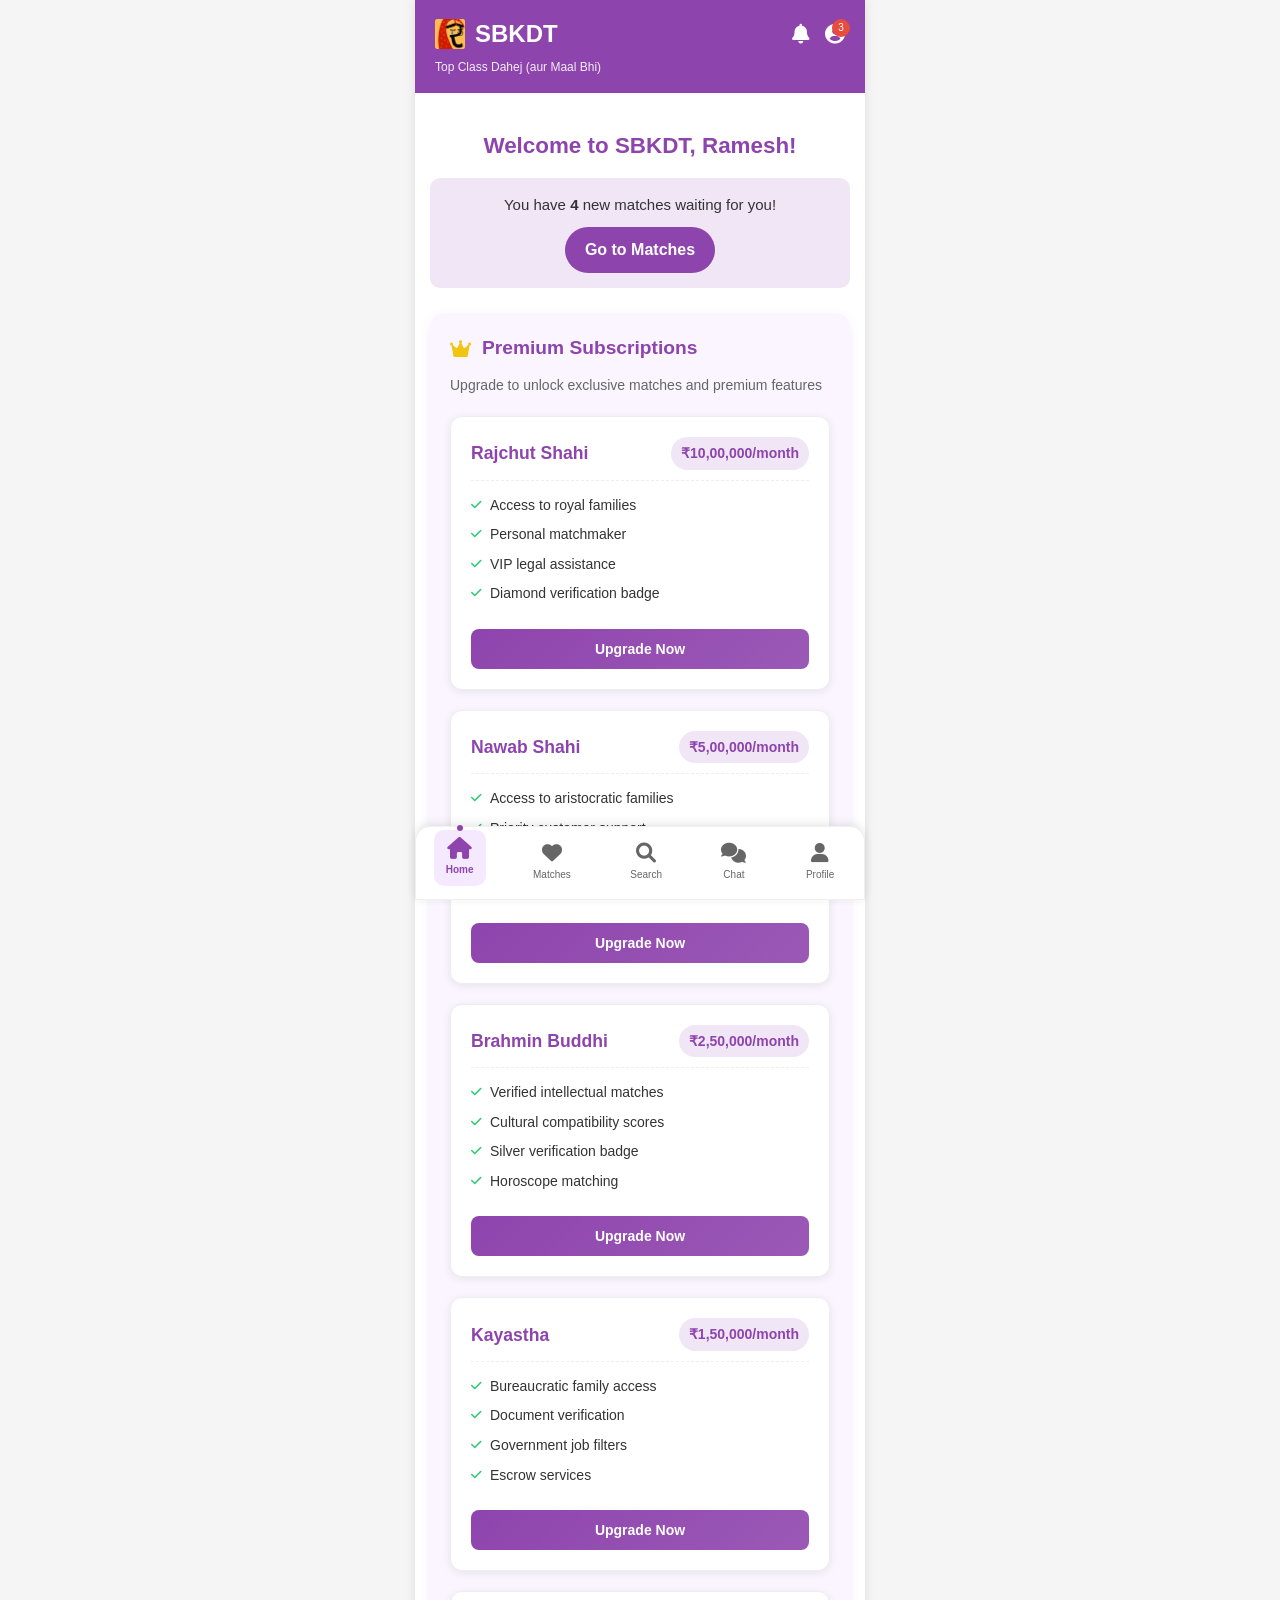
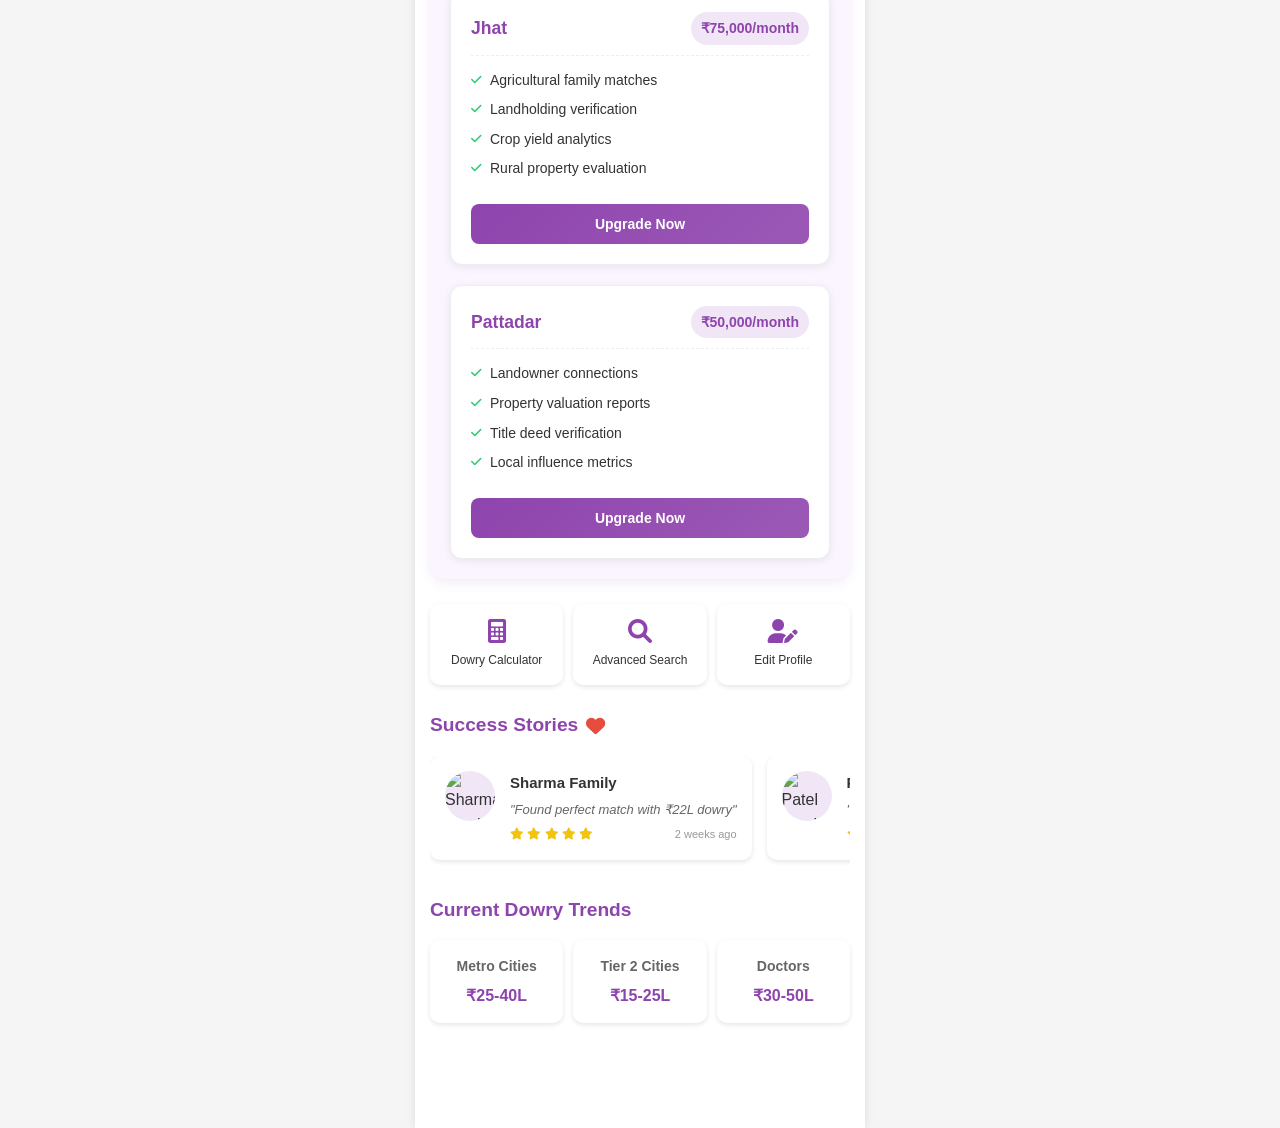
==== sbkdt/index.html @ b9218d4a "Add files via upload" ====
<!DOCTYPE html>
<html lang="en">
<head>
    <meta charset="UTF-8">
    <meta name="viewport" content="width=device-width, initial-scale=1.0">
    <title>SBKDT - Home</title>
    <link rel="stylesheet" href="css/styles.css">
    <link rel="stylesheet" href="https://cdnjs.cloudflare.com/ajax/libs/font-awesome/6.0.0-beta3/css/all.min.css">
</head>
<body>
    <div class="app-container">
        <header class="app-header">
            <div class="header-content">
                <div class="logo-container">
                    <img src="images/icon.png" alt="SBKDT Logo" class="app-logo">
                    <h1>SBKDT</h1>
                </div>
                <div class="header-icons">
                    <i class="fas fa-bell"></i>
                    <span class="notification-badge">3</span>
                    <i class="fas fa-user-circle"></i>
                </div>
            </div>
            <p class="tagline">Top Class Dahej (aur Maal Bhi)</p>
        </header>

        <main class="app-main">
            <section class="screen active">
                <div class="welcome-banner">
                    <h2>Welcome to SBKDT, <span id="username">Ramesh</span>!</h2>
                    <div class="matches-notification">
                        <p>You have <strong id="match-count">4</strong> new matches waiting for you!</p>
                        <a href="matches.html" class="btn-primary">Go to Matches</a>
                    </div>
                </div>
                
                <div class="premium-section">
                    <h3><i class="fas fa-crown"></i> Premium Subscriptions</h3>
                    <p class="section-description">Upgrade to unlock exclusive matches and premium features</p>
                    
                    <div class="premium-tiers">
                        <!-- Tier 1 -->
                        <div class="tier-card">
                            <div class="tier-header">
                                <h4>Rajchut Shahi</h4>
                                <div class="tier-price">₹10,00,000/month</div>
                            </div>
                            <ul class="tier-benefits">
                                <li><i class="fas fa-check"></i> Access to royal families</li>
                                <li><i class="fas fa-check"></i> Personal matchmaker</li>
                                <li><i class="fas fa-check"></i> VIP legal assistance</li>
                                <li><i class="fas fa-check"></i> Diamond verification badge</li>
                            </ul>
                            <button class="btn-upgrade">Upgrade Now</button>
                        </div>

                        <!-- Tier 2 -->
                        <div class="tier-card">
                            <div class="tier-header">
                                <h4>Nawab Shahi</h4>
                                <div class="tier-price">₹5,00,000/month</div>
                            </div>
                            <ul class="tier-benefits">
                                <li><i class="fas fa-check"></i> Access to aristocratic families</li>
                                <li><i class="fas fa-check"></i> Priority customer support</li>
                                <li><i class="fas fa-check"></i> Gold verification badge</li>
                                <li><i class="fas fa-check"></i> Advanced dowry analytics</li>
                            </ul>
                            <button class="btn-upgrade">Upgrade Now</button>
                        </div>

                        <!-- Tier 3 -->
                        <div class="tier-card">
                            <div class="tier-header">
                                <h4>Brahmin Buddhi</h4>
                                <div class="tier-price">₹2,50,000/month</div>
                            </div>
                            <ul class="tier-benefits">
                                <li><i class="fas fa-check"></i> Verified intellectual matches</li>
                                <li><i class="fas fa-check"></i> Cultural compatibility scores</li>
                                <li><i class="fas fa-check"></i> Silver verification badge</li>
                                <li><i class="fas fa-check"></i> Horoscope matching</li>
                            </ul>
                            <button class="btn-upgrade">Upgrade Now</button>
                        </div>

                        <!-- Tier 4 -->
                        <div class="tier-card">
                            <div class="tier-header">
                                <h4>Kayastha</h4>
                                <div class="tier-price">₹1,50,000/month</div>
                            </div>
                            <ul class="tier-benefits">
                                <li><i class="fas fa-check"></i> Bureaucratic family access</li>
                                <li><i class="fas fa-check"></i> Document verification</li>
                                <li><i class="fas fa-check"></i> Government job filters</li>
                                <li><i class="fas fa-check"></i> Escrow services</li>
                            </ul>
                            <button class="btn-upgrade">Upgrade Now</button>
                        </div>

                        <!-- Tier 5 -->
                        <div class="tier-card">
                            <div class="tier-header">
                                <h4>Jhat</h4>
                                <div class="tier-price">₹75,000/month</div>
                            </div>
                            <ul class="tier-benefits">
                                <li><i class="fas fa-check"></i> Agricultural family matches</li>
                                <li><i class="fas fa-check"></i> Landholding verification</li>
                                <li><i class="fas fa-check"></i> Crop yield analytics</li>
                                <li><i class="fas fa-check"></i> Rural property evaluation</li>
                            </ul>
                            <button class="btn-upgrade">Upgrade Now</button>
                        </div>

                        <!-- Tier 6 -->
                        <div class="tier-card">
                            <div class="tier-header">
                                <h4>Pattadar</h4>
                                <div class="tier-price">₹50,000/month</div>
                            </div>
                            <ul class="tier-benefits">
                                <li><i class="fas fa-check"></i> Landowner connections</li>
                                <li><i class="fas fa-check"></i> Property valuation reports</li>
                                <li><i class="fas fa-check"></i> Title deed verification</li>
                                <li><i class="fas fa-check"></i> Local influence metrics</li>
                            </ul>
                            <button class="btn-upgrade">Upgrade Now</button>
                        </div>
                    </div>
                </div>
                
                <div class="quick-actions">
                    <a href="calculator.html" class="quick-action">
                        <i class="fas fa-calculator"></i>
                        <span>Dowry Calculator</span>
                    </a>
                    <a href="search.html" class="quick-action">
                        <i class="fas fa-search"></i>
                        <span>Advanced Search</span>
                    </a>
                    <a href="profile.html" class="quick-action">
                        <i class="fas fa-user-edit"></i>
                        <span>Edit Profile</span>
                    </a>
                </div>
                
                <div class="satisfied-customers">
                    <h3>Success Stories <i class="fas fa-heart"></i></h3>
                    <div class="customers-scroll">
                        <div class="customer-card">
                            <div class="customer-avatar">
                                <img src="images/profile-placeholder.png" alt="Sharma Family">
                            </div>
                            <div class="customer-info">
                                <h4>Sharma Family</h4>
                                <p>"Found perfect match with ₹22L dowry"</p>
                                <div class="customer-meta">
                                    <div class="rating">
                                        <i class="fas fa-star"></i>
                                        <i class="fas fa-star"></i>
                                        <i class="fas fa-star"></i>
                                        <i class="fas fa-star"></i>
                                        <i class="fas fa-star"></i>
                                    </div>
                                    <span class="date">2 weeks ago</span>
                                </div>
                            </div>
                        </div>
                        <div class="customer-card">
                            <div class="customer-avatar">
                                <img src="images/profile-placeholder.png" alt="Patel Family">
                            </div>
                            <div class="customer-info">
                                <h4>Patel Family</h4>
                                <p>"Smooth negotiation process"</p>
                                <div class="customer-meta">
                                    <div class="rating">
                                        <i class="fas fa-star"></i>
                                        <i class="fas fa-star"></i>
                                        <i class="fas fa-star"></i>
                                        <i class="fas fa-star"></i>
                                        <i class="fas fa-star-half-alt"></i>
                                    </div>
                                    <span class="date">1 month ago</span>
                                </div>
                            </div>
                        </div>
                        <div class="customer-card">
                            <div class="customer-avatar">
                                <img src="images/profile-placeholder.png" alt="Gupta Family">
                            </div>
                            <div class="customer-info">
                                <h4>Gupta Family</h4>
                                <p>"Legal protection was excellent"</p>
                                <div class="customer-meta">
                                    <div class="rating">
                                        <i class="fas fa-star"></i>
                                        <i class="fas fa-star"></i>
                                        <i class="fas fa-star"></i>
                                        <i class="fas fa-star"></i>
                                        <i class="fas fa-star"></i>
                                    </div>
                                    <span class="date">3 weeks ago</span>
                                </div>
                            </div>
                        </div>
                    </div>
                </div>
                
                <div class="dowry-trends">
                    <h3>Current Dowry Trends</h3>
                    <div class="trends-container">
                        <div class="trend-card">
                            <h4>Metro Cities</h4>
                            <p>₹25-40L</p>
                        </div>
                        <div class="trend-card">
                            <h4>Tier 2 Cities</h4>
                            <p>₹15-25L</p>
                        </div>
                        <div class="trend-card">
                            <h4>Doctors</h4>
                            <p>₹30-50L</p>
                        </div>
                    </div>
                </div>
            </section>
        </main>

        <nav class="bottom-nav">
            <a href="index.html" class="nav-item active">
                <i class="fas fa-home"></i>
                <span>Home</span>
            </a>
            <a href="matches.html" class="nav-item">
                <i class="fas fa-heart"></i>
                <span>Matches</span>
            </a>
            <a href="search.html" class="nav-item">
                <i class="fas fa-search"></i>
                <span>Search</span>
            </a>
            <a href="chat.html" class="nav-item">
                <i class="fas fa-comments"></i>
                <span>Chat</span>
            </a>
            <a href="profile.html" class="nav-item">
                <i class="fas fa-user"></i>
                <span>Profile</span>
            </a>
        </nav>
    </div>

    <script src="js/common.js"></script>
    <script>
        // Load user data
        document.addEventListener('DOMContentLoaded', function() {
            const userData = JSON.parse(localStorage.getItem('userData')) || {};
            if (userData.name) {
                document.getElementById('username').textContent = userData.name;
            }
            
            // Setup upgrade buttons
            document.querySelectorAll('.btn-upgrade').forEach(btn => {
                btn.addEventListener('click', function() {
                    const tierName = this.closest('.tier-card').querySelector('h4').textContent;
                    showToast(`Selected ${tierName} plan`, 'success');
                });
            });
        });
    </script>
</body>
</html>
---- sbkdt/css/styles.css ----
/* ===== BASE STYLES ===== */
* {
    margin: 0;
    padding: 0;
    box-sizing: border-box;
    font-family: 'Segoe UI', Tahoma, Geneva, Verdana, sans-serif;
}

body {
    background-color: #f5f5f5;
    color: #333;
    line-height: 1.6;
}

.app-container {
    max-width: 450px;
    margin: 0 auto;
    background-color: white;
    min-height: 100vh;
    position: relative;
    box-shadow: 0 0 10px rgba(0, 0, 0, 0.1);
    overflow-x: hidden;
}

/* ===== HEADER STYLES ===== */
.app-header {
    background-color: #8e44ad;
    color: white;
    padding: 15px 20px;
    position: sticky;
    top: 0;
    z-index: 100;
}

.header-content {
    display: flex;
    justify-content: space-between;
    align-items: center;
}

.logo-container {
    display: flex;
    align-items: center;
}

.app-logo {
    width: 30px;
    height: 30px;
    margin-right: 10px;
}

.header-content h1 {
    font-size: 24px;
    font-weight: 700;
}

.header-icons {
    display: flex;
    align-items: center;
    position: relative;
}

.header-icons i {
    font-size: 20px;
    margin-left: 15px;
    cursor: pointer;
}

.notification-badge {
    position: absolute;
    top: -5px;
    right: -5px;
    background-color: #e74c3c;
    color: white;
    border-radius: 50%;
    width: 18px;
    height: 18px;
    font-size: 10px;
    display: flex;
    align-items: center;
    justify-content: center;
}

.tagline {
    font-size: 12px;
    margin-top: 5px;
    opacity: 0.9;
}

/* ===== MAIN CONTENT STYLES ===== */
.app-main {
    padding: 15px;
    padding-bottom: 80px;
}

.screen {
    display: none;
}

.screen.active {
    display: block;
}

/* ===== HOME PAGE COMPONENTS ===== */
.welcome-banner {
    text-align: center;
    margin: 20px 0;
}

.welcome-banner h2 {
    color: #8e44ad;
    margin-bottom: 15px;
    font-size: 1.4rem;
}

.matches-notification {
    background-color: #f0e6f6;
    padding: 15px;
    border-radius: 10px;
    margin: 15px 0;
    text-align: center;
}

.matches-notification p {
    margin-bottom: 10px;
    font-size: 15px;
}

.btn-primary {
    padding: 10px 20px;
    background-color: #8e44ad;
    color: white;
    border: none;
    border-radius: 25px;
    font-weight: 600;
    cursor: pointer;
    text-decoration: none;
    display: inline-block;
    transition: all 0.3s;
}

.btn-primary:hover {
    background-color: #732d91;
    transform: translateY(-2px);
    box-shadow: 0 4px 8px rgba(0, 0, 0, 0.1);
}

/* ===== PREMIUM TIERS SECTION ===== */
.premium-section {
    margin: 25px 0;
    background-color: #faf5ff;
    padding: 20px;
    border-radius: 15px;
    box-shadow: 0 4px 12px rgba(142, 68, 173, 0.1);
}

.premium-section h3 {
    color: #8e44ad;
    margin-bottom: 10px;
    display: flex;
    align-items: center;
    font-size: 1.2rem;
}

.premium-section h3 i {
    margin-right: 10px;
    color: #f1c40f;
}

.section-description {
    color: #666;
    font-size: 14px;
    margin-bottom: 20px;
}

.premium-tiers {
    display: grid;
    grid-template-columns: repeat(auto-fill, minmax(280px, 1fr));
    gap: 20px;
    margin-top: 15px;
}

.tier-card {
    background-color: white;
    border-radius: 12px;
    padding: 20px;
    box-shadow: 0 2px 8px rgba(0, 0, 0, 0.08);
    transition: all 0.3s;
    border: 1px solid #eee;
    position: relative;
    overflow: hidden;
}

.tier-card:hover {
    transform: translateY(-5px);
    box-shadow: 0 6px 15px rgba(142, 68, 173, 0.15);
}

.tier-header {
    display: flex;
    justify-content: space-between;
    align-items: center;
    margin-bottom: 15px;
    padding-bottom: 10px;
    border-bottom: 1px dashed #eee;
}

.tier-header h4 {
    color: #8e44ad;
    font-size: 1.1rem;
    margin: 0;
    font-weight: 700;
}

.tier-price {
    background-color: #f0e6f6;
    color: #8e44ad;
    padding: 5px 10px;
    border-radius: 20px;
    font-weight: 700;
    font-size: 14px;
    white-space: nowrap;
}

.tier-benefits {
    list-style: none;
    margin: 15px 0;
    padding: 0;
}

.tier-benefits li {
    margin-bottom: 10px;
    font-size: 14px;
    display: flex;
    align-items: flex-start;
    line-height: 1.4;
}

.tier-benefits i {
    color: #2ecc71;
    margin-right: 8px;
    font-size: 12px;
    margin-top: 3px;
    flex-shrink: 0;
}

.btn-upgrade {
    width: 100%;
    padding: 12px;
    background: linear-gradient(135deg, #8e44ad, #9b59b6);
    color: white;
    border: none;
    border-radius: 8px;
    font-weight: 600;
    cursor: pointer;
    transition: all 0.3s;
    margin-top: 10px;
    font-size: 14px;
}

.btn-upgrade:hover {
    background: linear-gradient(135deg, #7d3c98, #8e44ad);
    transform: translateY(-2px);
    box-shadow: 0 4px 8px rgba(142, 68, 173, 0.3);
}

/* ===== QUICK ACTIONS ===== */
.quick-actions {
    display: grid;
    grid-template-columns: repeat(3, 1fr);
    gap: 10px;
    margin: 20px 0;
}

.quick-action {
    display: flex;
    flex-direction: column;
    align-items: center;
    text-align: center;
    padding: 15px 5px;
    background-color: white;
    border-radius: 10px;
    box-shadow: 0 2px 5px rgba(0, 0, 0, 0.1);
    text-decoration: none;
    color: #333;
    transition: all 0.3s;
}

.quick-action:hover {
    transform: translateY(-3px);
    box-shadow: 0 4px 8px rgba(0, 0, 0, 0.15);
}

.quick-action i {
    font-size: 24px;
    margin-bottom: 8px;
    color: #8e44ad;
}

.quick-action span {
    font-size: 12px;
    font-weight: 500;
}

/* ===== SATISFIED CUSTOMERS ===== */
.satisfied-customers {
    margin: 25px 0;
}

.satisfied-customers h3 {
    color: #8e44ad;
    margin-bottom: 15px;
    font-size: 1.2rem;
    display: flex;
    align-items: center;
}

.satisfied-customers h3 i {
    margin-left: 8px;
    color: #e74c3c;
}

.customers-scroll {
    display: flex;
    overflow-x: auto;
    gap: 15px;
    padding-bottom: 10px;
    -webkit-overflow-scrolling: touch;
    scrollbar-width: none;
}

.customers-scroll::-webkit-scrollbar {
    display: none;
}

.customer-card {
    min-width: 250px;
    background-color: white;
    border-radius: 10px;
    padding: 15px;
    box-shadow: 0 2px 5px rgba(0, 0, 0, 0.1);
    display: flex;
    flex-shrink: 0;
}

.customer-avatar {
    width: 50px;
    height: 50px;
    border-radius: 50%;
    background-color: #f0e6f6;
    display: flex;
    align-items: center;
    justify-content: center;
    margin-right: 15px;
    overflow: hidden;
    flex-shrink: 0;
}

.customer-avatar img {
    width: 100%;
    height: 100%;
    object-fit: cover;
}

.customer-info {
    flex-grow: 1;
}

.customer-info h4 {
    font-size: 15px;
    margin-bottom: 5px;
    color: #333;
}

.customer-info p {
    font-size: 13px;
    color: #666;
    margin-bottom: 5px;
    font-style: italic;
}

.customer-meta {
    display: flex;
    justify-content: space-between;
    align-items: center;
    margin-top: 5px;
}

.rating {
    color: #f1c40f;
    font-size: 12px;
}

.date {
    font-size: 11px;
    color: #999;
}

/* ===== DOWRY TRENDS ===== */
.dowry-trends {
    margin: 25px 0;
}

.dowry-trends h3 {
    color: #8e44ad;
    margin-bottom: 15px;
    font-size: 1.2rem;
}

.trends-container {
    display: grid;
    grid-template-columns: repeat(3, 1fr);
    gap: 10px;
}

.trend-card {
    background-color: white;
    border-radius: 10px;
    padding: 15px;
    box-shadow: 0 2px 5px rgba(0, 0, 0, 0.1);
    text-align: center;
}

.trend-card h4 {
    font-size: 14px;
    margin-bottom: 5px;
    color: #666;
}

.trend-card p {
    font-size: 16px;
    font-weight: 600;
    color: #8e44ad;
}

/* ===== BOTTOM NAVIGATION ===== */
.bottom-nav {
    position: fixed;
    bottom: 0;
    left: 0;
    right: 0;
    max-width: 450px;
    margin: 0 auto;
    display: flex;
    justify-content: space-around;
    background-color: #fff;
    padding: 8px 0;
    box-shadow: 0 -2px 10px rgba(0, 0, 0, 0.1);
    z-index: 1000;
    border-top-left-radius: 15px;
    border-top-right-radius: 15px;
    border: 1px solid #f0f0f0;
}

.nav-item {
    display: flex;
    flex-direction: column;
    align-items: center;
    text-decoration: none;
    color: #666;
    font-size: 12px;
    padding: 8px 12px;
    border-radius: 10px;
    transition: all 0.3s ease;
    position: relative;
}

.nav-item i {
    font-size: 20px;
    margin-bottom: 4px;
    transition: all 0.3s ease;
}

.nav-item span {
    font-size: 10px;
    font-weight: 500;
    transition: all 0.3s ease;
}

.nav-item.active {
    color: #8e44ad;
    background-color: #f5e9ff;
    transform: translateY(-5px);
}

.nav-item.active i {
    color: #8e44ad;
    transform: scale(1.1);
}

.nav-item.active span {
    font-weight: 600;
}

.nav-item:not(.active):hover {
    background-color: #f9f9f9;
}

.nav-item.active::after {
    content: '';
    position: absolute;
    top: -5px;
    width: 6px;
    height: 6px;
    background-color: #8e44ad;
    border-radius: 50%;
}

/* ===== TOAST NOTIFICATIONS ===== */
.toast {
    position: fixed;
    bottom: 80px;
    left: 50%;
    transform: translateX(-50%);
    background-color: #333;
    color: white;
    padding: 12px 20px;
    border-radius: 8px;
    font-size: 14px;
    z-index: 1001;
    opacity: 0;
    animation: fadeIn 0.3s forwards;
    max-width: 90%;
    text-align: center;
}

.toast.success {
    background-color: #2ecc71;
}

.toast.error {
    background-color: #e74c3c;
}

.toast.info {
    background-color: #3498db;
}

@keyframes fadeIn {
    to {
        opacity: 1;
        bottom: 90px;
    }
}

/* ===== RESPONSIVE ADJUSTMENTS ===== */
@media (max-width: 768px) {
    .premium-tiers {
        grid-template-columns: 1fr;
    }
    
    .tier-card {
        padding: 15px;
    }
}

@media (max-width: 480px) {
    .tier-header {
        flex-direction: column;
        align-items: flex-start;
    }
    
    .tier-price {
        margin-top: 5px;
    }
    
    .trends-container {
        grid-template-columns: 1fr;
    }
    
    .quick-actions {
        grid-template-columns: 1fr;
    }
    
    .app-main {
        padding-bottom: 70px;
    }
    
    .nav-item {
        padding: 6px 8px;
    }
    
    .nav-item i {
        font-size: 18px;
    }
    
    .nav-item span {
        font-size: 9px;
    }
    
    .welcome-banner h2 {
        font-size: 1.2rem;
    }
    
    .premium-section h3,
    .satisfied-customers h3,
    .dowry-trends h3 {
        font-size: 1.1rem;
    }
}

/* ===== UTILITY CLASSES ===== */
.no-matches {
    text-align: center;
    padding: 20px;
    color: #666;
    font-size: 14px;
}

.hidden {
    display: none !important;
}

.text-center {
    text-align: center;
}
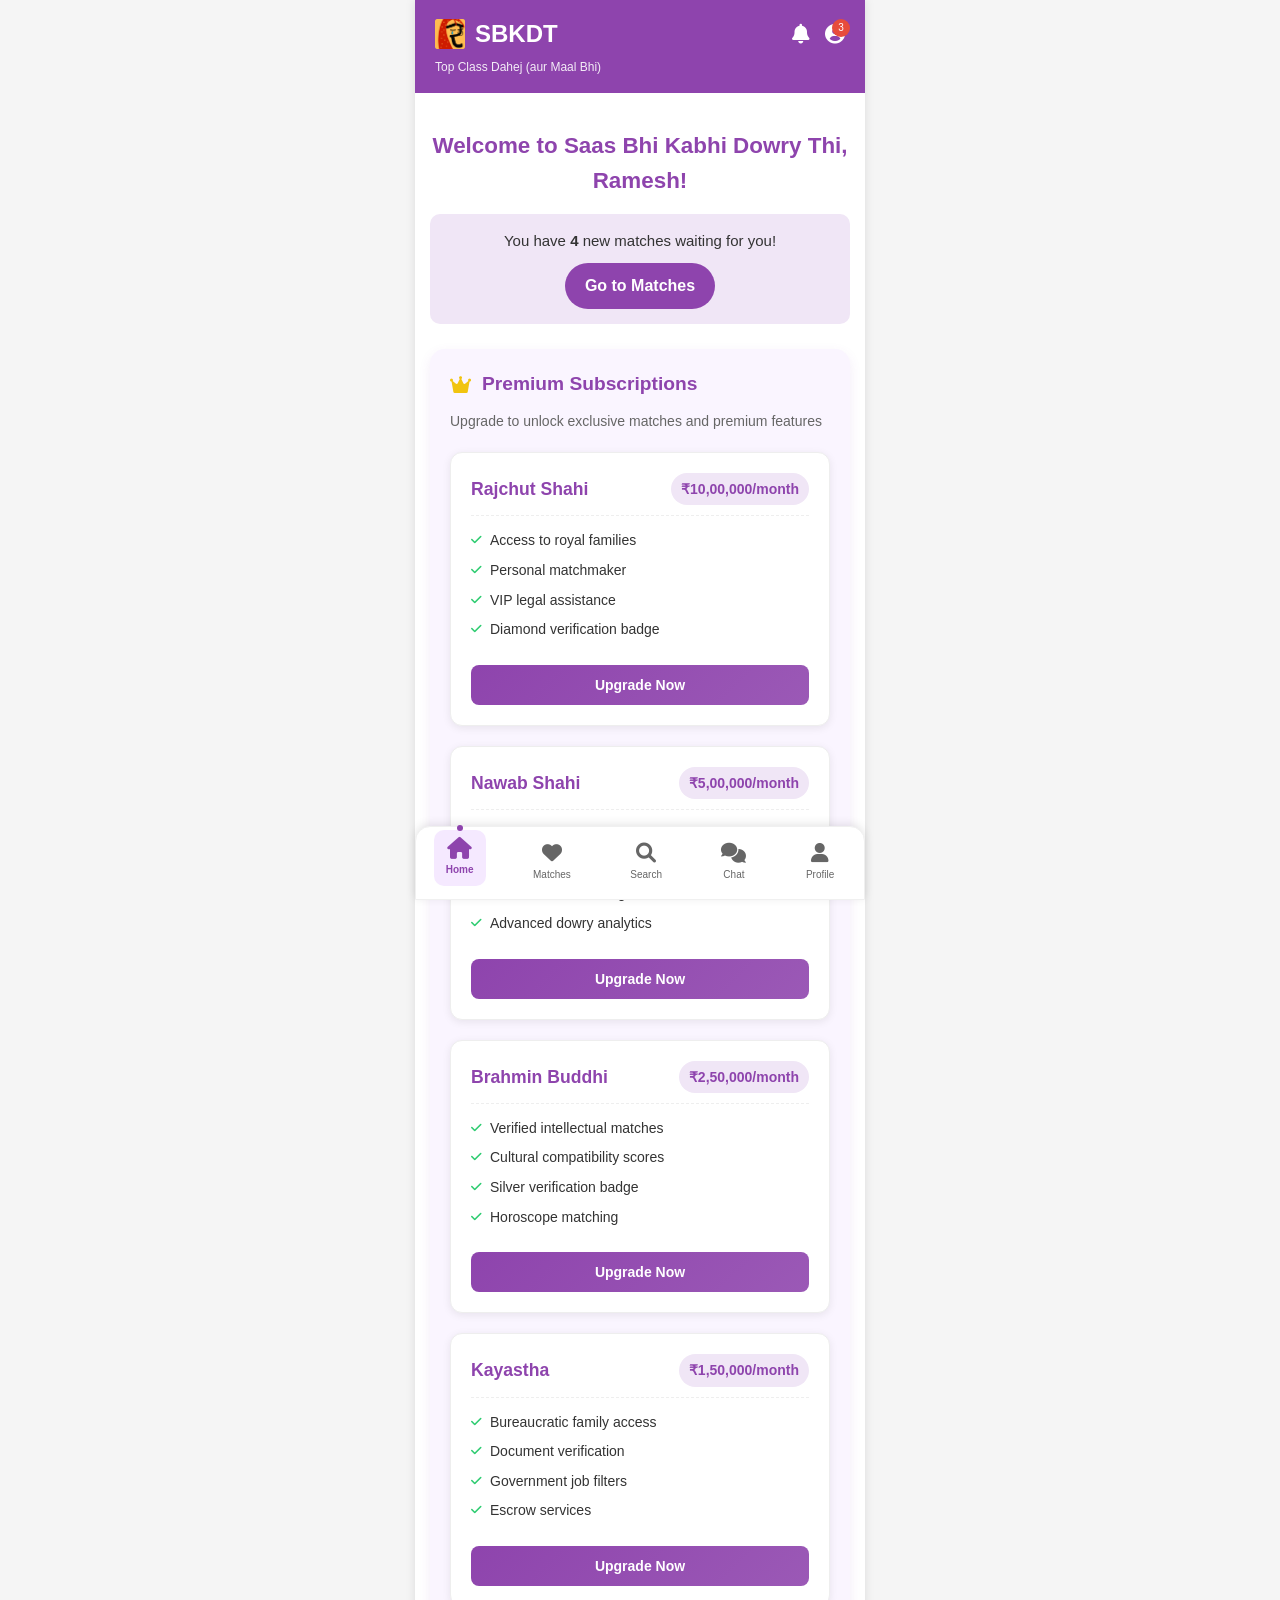
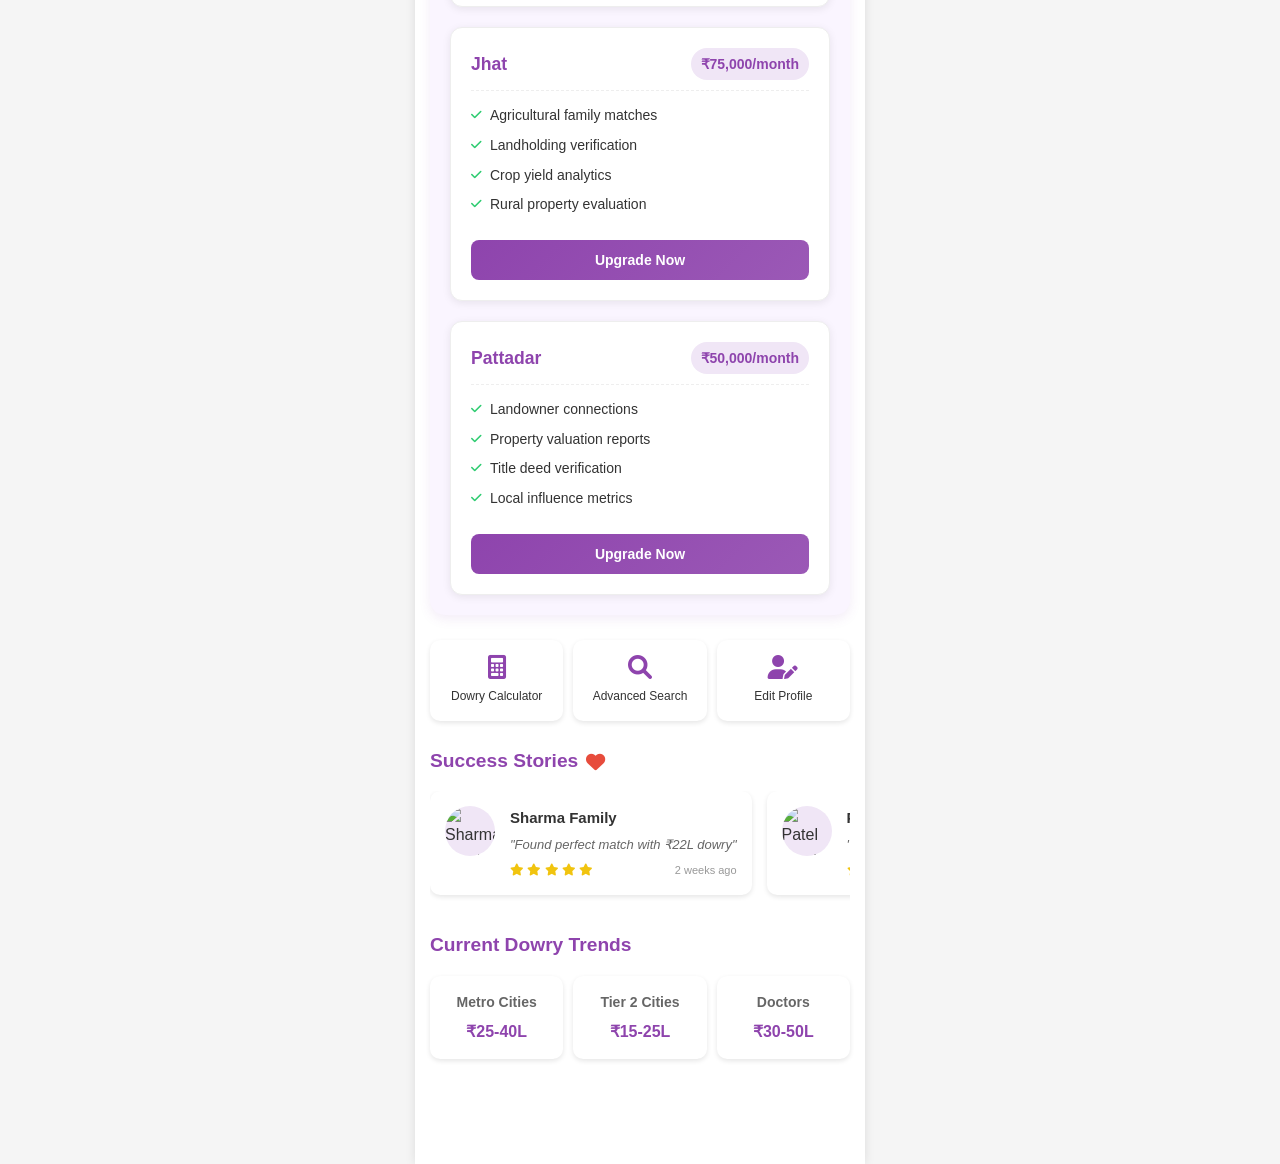
==== commit 15f1e6d3: "Update index.html" ====
--- a/sbkdt/index.html
+++ b/sbkdt/index.html
@@ -27,7 +27,7 @@
         <main class="app-main">
             <section class="screen active">
                 <div class="welcome-banner">
-                    <h2>Welcome to SBKDT, <span id="username">Ramesh</span>!</h2>
+                    <h2>Welcome to Saas Bhi Kabhi Dowry Thi, <span id="username">Ramesh</span>!</h2>
                     <div class="matches-notification">
                         <p>You have <strong id="match-count">4</strong> new matches waiting for you!</p>
                         <a href="matches.html" class="btn-primary">Go to Matches</a>
@@ -272,4 +272,4 @@
         });
     </script>
 </body>
-</html>+</html>
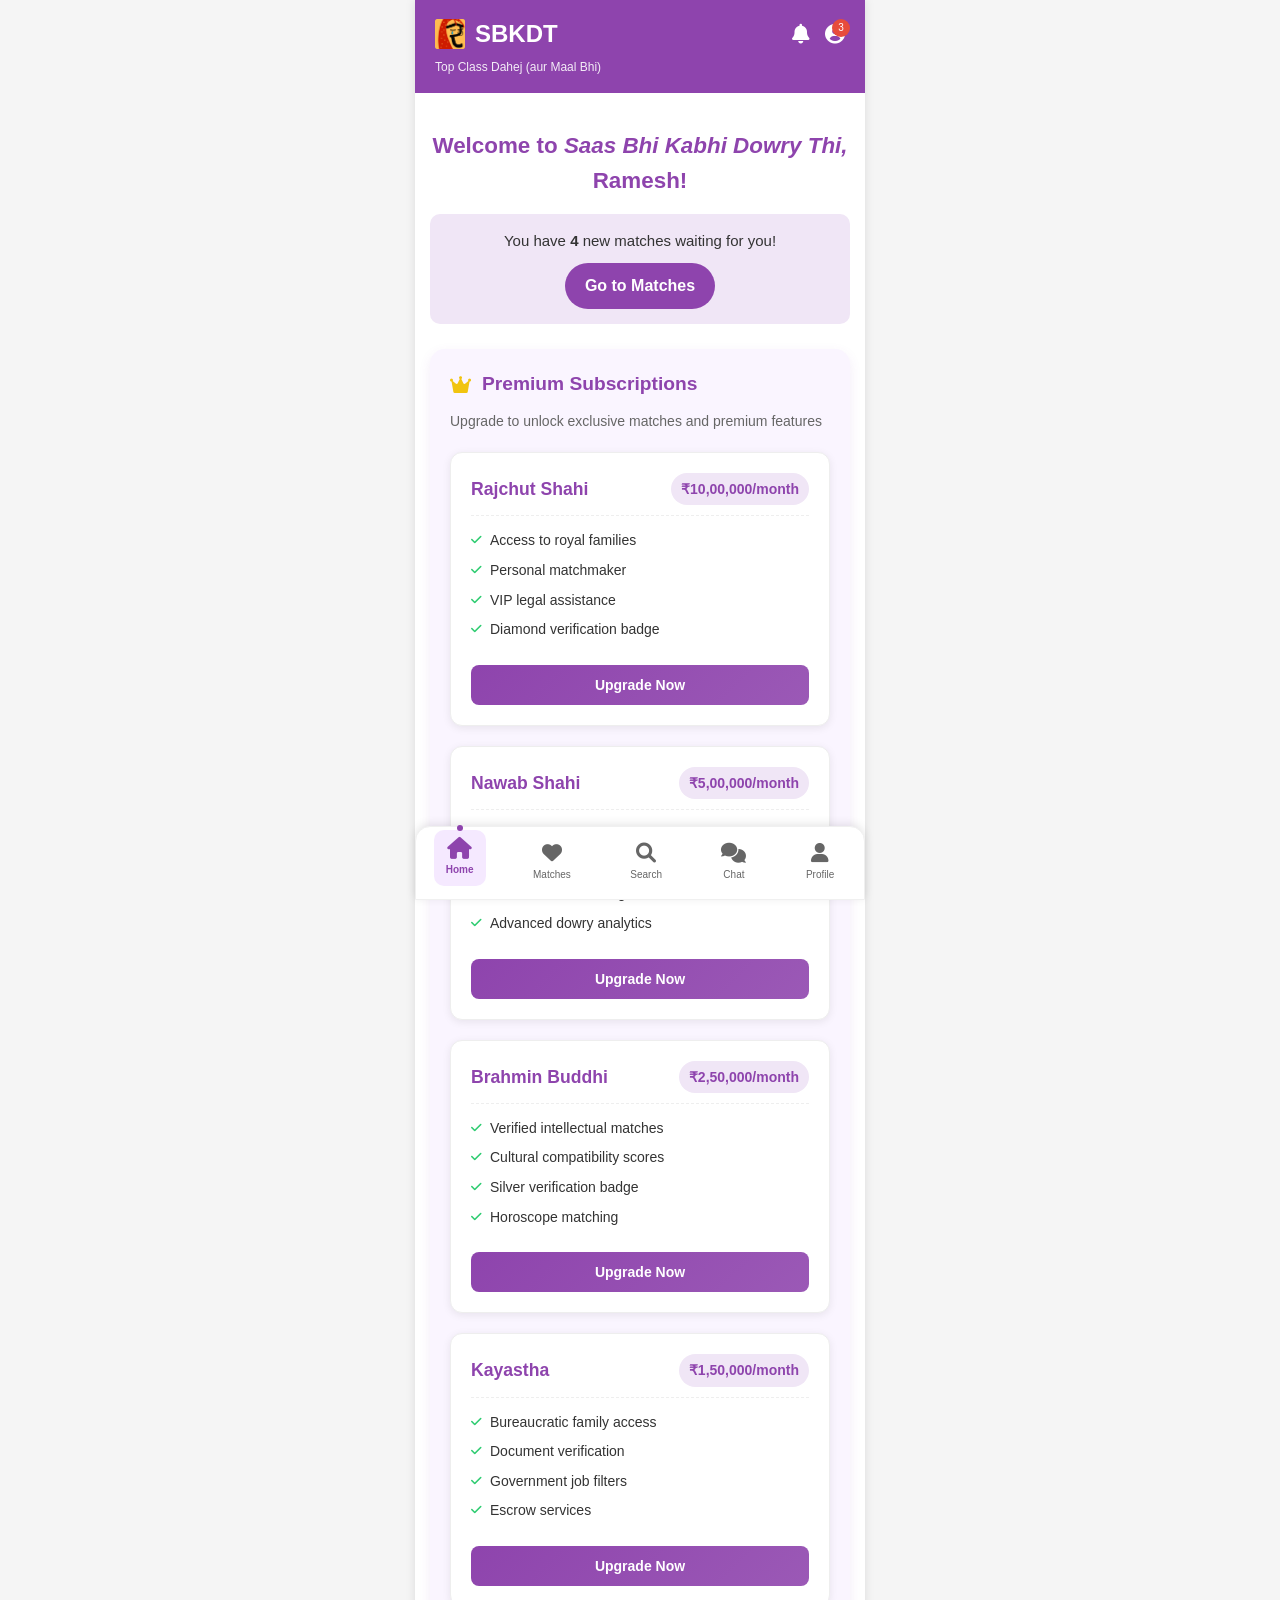
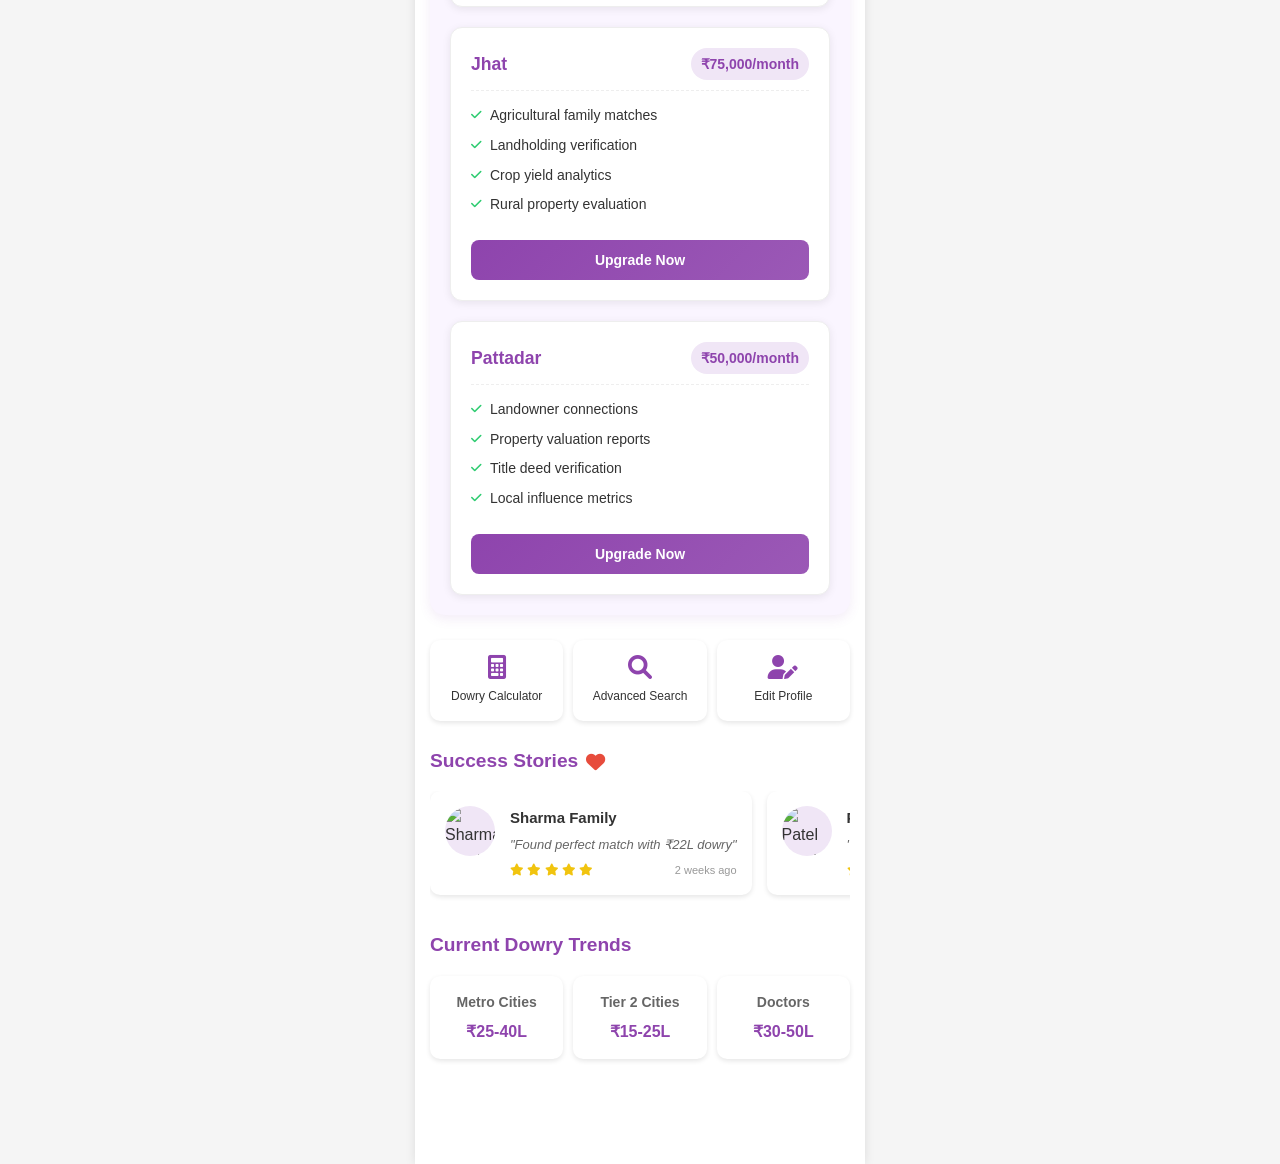
==== commit 13cb6fbf: "Update index.html" ====
--- a/sbkdt/index.html
+++ b/sbkdt/index.html
@@ -27,7 +27,7 @@
         <main class="app-main">
             <section class="screen active">
                 <div class="welcome-banner">
-                    <h2>Welcome to Saas Bhi Kabhi Dowry Thi, <span id="username">Ramesh</span>!</h2>
+                    <h2>Welcome to <em>Saas Bhi Kabhi Dowry Thi,</em> <span id="username">Ramesh</span>!</h2>
                     <div class="matches-notification">
                         <p>You have <strong id="match-count">4</strong> new matches waiting for you!</p>
                         <a href="matches.html" class="btn-primary">Go to Matches</a>
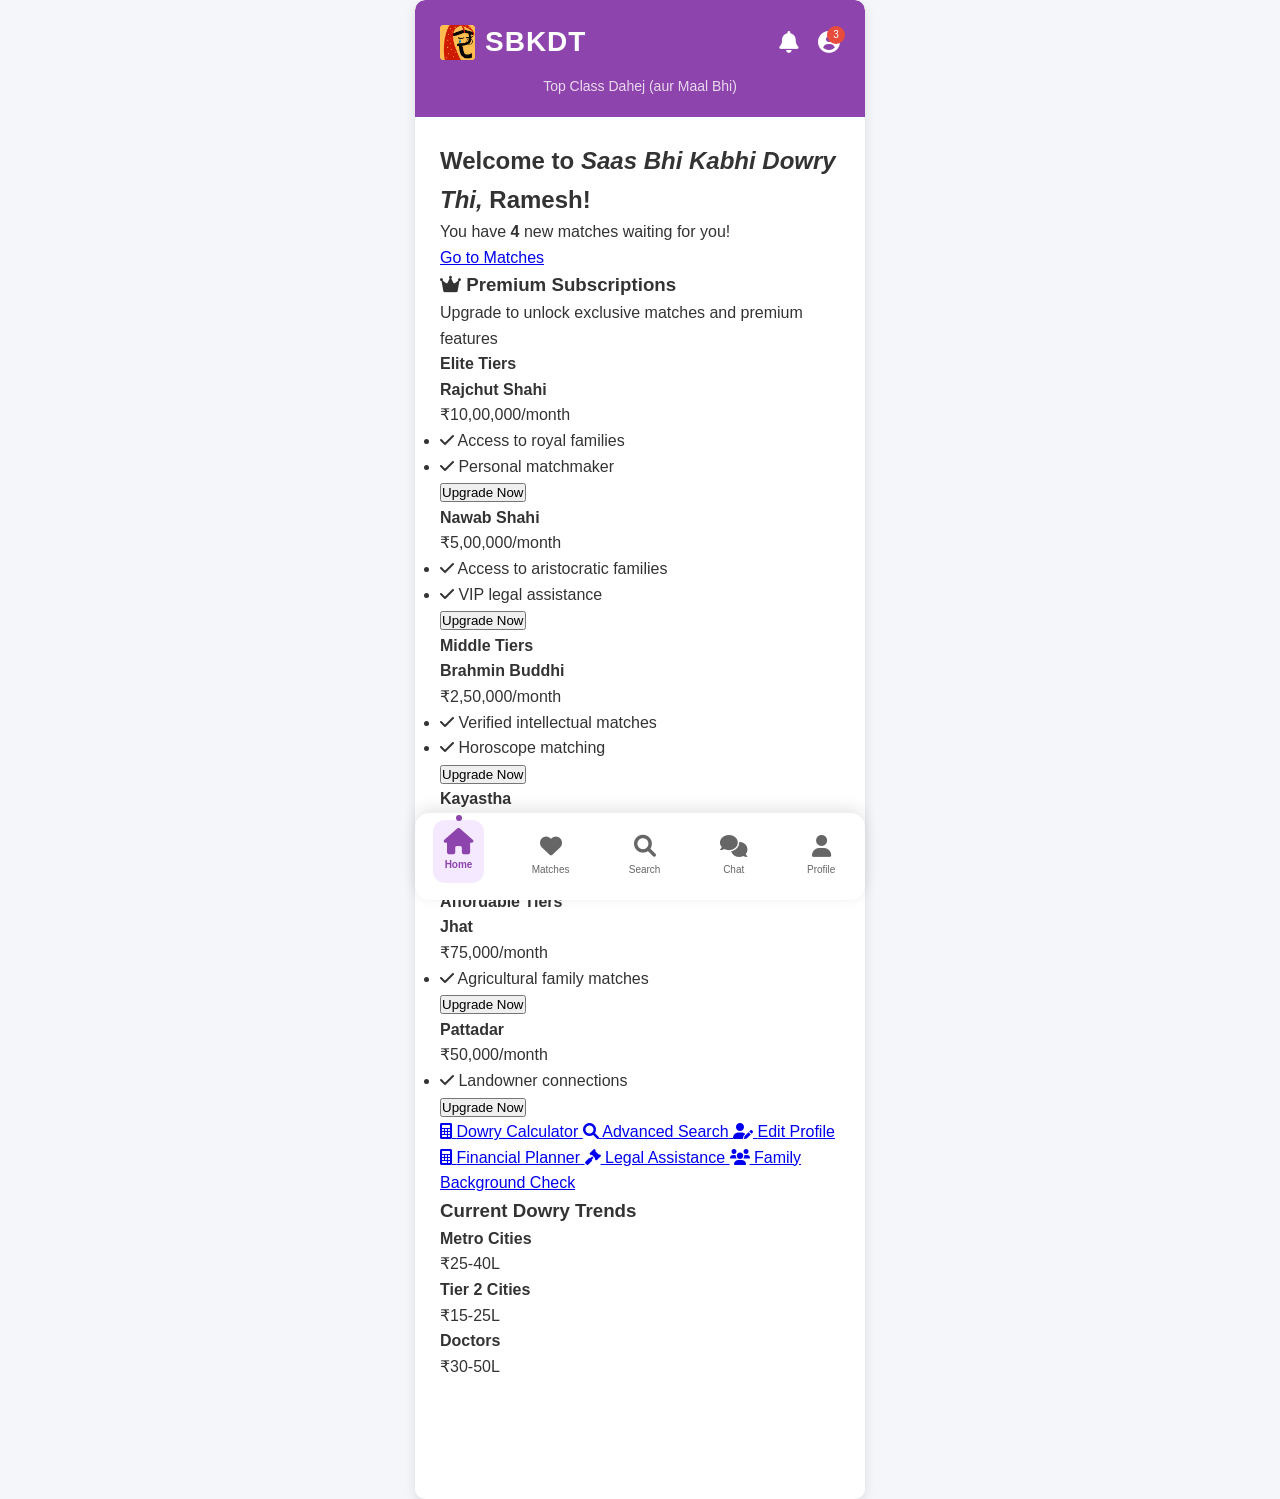
==== commit b533e58b: "Update index.html" ====
--- a/sbkdt/index.html
+++ b/sbkdt/index.html
@@ -33,104 +33,101 @@
                         <a href="matches.html" class="btn-primary">Go to Matches</a>
                     </div>
                 </div>
-                
+
+                <!-- Premium Section in Horizontal Slider -->
                 <div class="premium-section">
                     <h3><i class="fas fa-crown"></i> Premium Subscriptions</h3>
                     <p class="section-description">Upgrade to unlock exclusive matches and premium features</p>
-                    
-                    <div class="premium-tiers">
-                        <!-- Tier 1 -->
-                        <div class="tier-card">
-                            <div class="tier-header">
-                                <h4>Rajchut Shahi</h4>
-                                <div class="tier-price">₹10,00,000/month</div>
+
+                    <div class="premium-tiers-slider">
+                        <!-- Grouped by Subscription Tier -->
+                        <div class="premium-slider-group">
+                            <h4>Elite Tiers</h4>
+                            <div class="slider-container">
+                                <div class="tier-card">
+                                    <div class="tier-header">
+                                        <h4>Rajchut Shahi</h4>
+                                        <div class="tier-price">₹10,00,000/month</div>
+                                    </div>
+                                    <ul class="tier-benefits">
+                                        <li><i class="fas fa-check"></i> Access to royal families</li>
+                                        <li><i class="fas fa-check"></i> Personal matchmaker</li>
+                                    </ul>
+                                    <button class="btn-upgrade">Upgrade Now</button>
+                                </div>
+
+                                <div class="tier-card">
+                                    <div class="tier-header">
+                                        <h4>Nawab Shahi</h4>
+                                        <div class="tier-price">₹5,00,000/month</div>
+                                    </div>
+                                    <ul class="tier-benefits">
+                                        <li><i class="fas fa-check"></i> Access to aristocratic families</li>
+                                        <li><i class="fas fa-check"></i> VIP legal assistance</li>
+                                    </ul>
+                                    <button class="btn-upgrade">Upgrade Now</button>
+                                </div>
                             </div>
-                            <ul class="tier-benefits">
-                                <li><i class="fas fa-check"></i> Access to royal families</li>
-                                <li><i class="fas fa-check"></i> Personal matchmaker</li>
-                                <li><i class="fas fa-check"></i> VIP legal assistance</li>
-                                <li><i class="fas fa-check"></i> Diamond verification badge</li>
-                            </ul>
-                            <button class="btn-upgrade">Upgrade Now</button>
-                        </div>
-
-                        <!-- Tier 2 -->
-                        <div class="tier-card">
-                            <div class="tier-header">
-                                <h4>Nawab Shahi</h4>
-                                <div class="tier-price">₹5,00,000/month</div>
+                        </div>
+
+                        <div class="premium-slider-group">
+                            <h4>Middle Tiers</h4>
+                            <div class="slider-container">
+                                <div class="tier-card">
+                                    <div class="tier-header">
+                                        <h4>Brahmin Buddhi</h4>
+                                        <div class="tier-price">₹2,50,000/month</div>
+                                    </div>
+                                    <ul class="tier-benefits">
+                                        <li><i class="fas fa-check"></i> Verified intellectual matches</li>
+                                        <li><i class="fas fa-check"></i> Horoscope matching</li>
+                                    </ul>
+                                    <button class="btn-upgrade">Upgrade Now</button>
+                                </div>
+
+                                <div class="tier-card">
+                                    <div class="tier-header">
+                                        <h4>Kayastha</h4>
+                                        <div class="tier-price">₹1,50,000/month</div>
+                                    </div>
+                                    <ul class="tier-benefits">
+                                        <li><i class="fas fa-check"></i> Bureaucratic family access</li>
+                                    </ul>
+                                    <button class="btn-upgrade">Upgrade Now</button>
+                                </div>
                             </div>
-                            <ul class="tier-benefits">
-                                <li><i class="fas fa-check"></i> Access to aristocratic families</li>
-                                <li><i class="fas fa-check"></i> Priority customer support</li>
-                                <li><i class="fas fa-check"></i> Gold verification badge</li>
-                                <li><i class="fas fa-check"></i> Advanced dowry analytics</li>
-                            </ul>
-                            <button class="btn-upgrade">Upgrade Now</button>
-                        </div>
-
-                        <!-- Tier 3 -->
-                        <div class="tier-card">
-                            <div class="tier-header">
-                                <h4>Brahmin Buddhi</h4>
-                                <div class="tier-price">₹2,50,000/month</div>
+                        </div>
+
+                        <div class="premium-slider-group">
+                            <h4>Affordable Tiers</h4>
+                            <div class="slider-container">
+                                <div class="tier-card">
+                                    <div class="tier-header">
+                                        <h4>Jhat</h4>
+                                        <div class="tier-price">₹75,000/month</div>
+                                    </div>
+                                    <ul class="tier-benefits">
+                                        <li><i class="fas fa-check"></i> Agricultural family matches</li>
+                                    </ul>
+                                    <button class="btn-upgrade">Upgrade Now</button>
+                                </div>
+
+                                <div class="tier-card">
+                                    <div class="tier-header">
+                                        <h4>Pattadar</h4>
+                                        <div class="tier-price">₹50,000/month</div>
+                                    </div>
+                                    <ul class="tier-benefits">
+                                        <li><i class="fas fa-check"></i> Landowner connections</li>
+                                    </ul>
+                                    <button class="btn-upgrade">Upgrade Now</button>
+                                </div>
                             </div>
-                            <ul class="tier-benefits">
-                                <li><i class="fas fa-check"></i> Verified intellectual matches</li>
-                                <li><i class="fas fa-check"></i> Cultural compatibility scores</li>
-                                <li><i class="fas fa-check"></i> Silver verification badge</li>
-                                <li><i class="fas fa-check"></i> Horoscope matching</li>
-                            </ul>
-                            <button class="btn-upgrade">Upgrade Now</button>
-                        </div>
-
-                        <!-- Tier 4 -->
-                        <div class="tier-card">
-                            <div class="tier-header">
-                                <h4>Kayastha</h4>
-                                <div class="tier-price">₹1,50,000/month</div>
-                            </div>
-                            <ul class="tier-benefits">
-                                <li><i class="fas fa-check"></i> Bureaucratic family access</li>
-                                <li><i class="fas fa-check"></i> Document verification</li>
-                                <li><i class="fas fa-check"></i> Government job filters</li>
-                                <li><i class="fas fa-check"></i> Escrow services</li>
-                            </ul>
-                            <button class="btn-upgrade">Upgrade Now</button>
-                        </div>
-
-                        <!-- Tier 5 -->
-                        <div class="tier-card">
-                            <div class="tier-header">
-                                <h4>Jhat</h4>
-                                <div class="tier-price">₹75,000/month</div>
-                            </div>
-                            <ul class="tier-benefits">
-                                <li><i class="fas fa-check"></i> Agricultural family matches</li>
-                                <li><i class="fas fa-check"></i> Landholding verification</li>
-                                <li><i class="fas fa-check"></i> Crop yield analytics</li>
-                                <li><i class="fas fa-check"></i> Rural property evaluation</li>
-                            </ul>
-                            <button class="btn-upgrade">Upgrade Now</button>
-                        </div>
-
-                        <!-- Tier 6 -->
-                        <div class="tier-card">
-                            <div class="tier-header">
-                                <h4>Pattadar</h4>
-                                <div class="tier-price">₹50,000/month</div>
-                            </div>
-                            <ul class="tier-benefits">
-                                <li><i class="fas fa-check"></i> Landowner connections</li>
-                                <li><i class="fas fa-check"></i> Property valuation reports</li>
-                                <li><i class="fas fa-check"></i> Title deed verification</li>
-                                <li><i class="fas fa-check"></i> Local influence metrics</li>
-                            </ul>
-                            <button class="btn-upgrade">Upgrade Now</button>
                         </div>
                     </div>
                 </div>
-                
+
+                <!-- More Tools Section -->
                 <div class="quick-actions">
                     <a href="calculator.html" class="quick-action">
                         <i class="fas fa-calculator"></i>
@@ -144,74 +141,25 @@
                         <i class="fas fa-user-edit"></i>
                         <span>Edit Profile</span>
                     </a>
-                </div>
-                
-                <div class="satisfied-customers">
-                    <h3>Success Stories <i class="fas fa-heart"></i></h3>
-                    <div class="customers-scroll">
-                        <div class="customer-card">
-                            <div class="customer-avatar">
-                                <img src="images/profile-placeholder.png" alt="Sharma Family">
-                            </div>
-                            <div class="customer-info">
-                                <h4>Sharma Family</h4>
-                                <p>"Found perfect match with ₹22L dowry"</p>
-                                <div class="customer-meta">
-                                    <div class="rating">
-                                        <i class="fas fa-star"></i>
-                                        <i class="fas fa-star"></i>
-                                        <i class="fas fa-star"></i>
-                                        <i class="fas fa-star"></i>
-                                        <i class="fas fa-star"></i>
-                                    </div>
-                                    <span class="date">2 weeks ago</span>
-                                </div>
-                            </div>
-                        </div>
-                        <div class="customer-card">
-                            <div class="customer-avatar">
-                                <img src="images/profile-placeholder.png" alt="Patel Family">
-                            </div>
-                            <div class="customer-info">
-                                <h4>Patel Family</h4>
-                                <p>"Smooth negotiation process"</p>
-                                <div class="customer-meta">
-                                    <div class="rating">
-                                        <i class="fas fa-star"></i>
-                                        <i class="fas fa-star"></i>
-                                        <i class="fas fa-star"></i>
-                                        <i class="fas fa-star"></i>
-                                        <i class="fas fa-star-half-alt"></i>
-                                    </div>
-                                    <span class="date">1 month ago</span>
-                                </div>
-                            </div>
-                        </div>
-                        <div class="customer-card">
-                            <div class="customer-avatar">
-                                <img src="images/profile-placeholder.png" alt="Gupta Family">
-                            </div>
-                            <div class="customer-info">
-                                <h4>Gupta Family</h4>
-                                <p>"Legal protection was excellent"</p>
-                                <div class="customer-meta">
-                                    <div class="rating">
-                                        <i class="fas fa-star"></i>
-                                        <i class="fas fa-star"></i>
-                                        <i class="fas fa-star"></i>
-                                        <i class="fas fa-star"></i>
-                                        <i class="fas fa-star"></i>
-                                    </div>
-                                    <span class="date">3 weeks ago</span>
-                                </div>
-                            </div>
-                        </div>
-                    </div>
-                </div>
-                
+                    <!-- New tools added -->
+                    <a href="financial-planner.html" class="quick-action">
+                        <i class="fas fa-calculator"></i>
+                        <span>Financial Planner</span>
+                    </a>
+                    <a href="legal-assistance.html" class="quick-action">
+                        <i class="fas fa-gavel"></i>
+                        <span>Legal Assistance</span>
+                    </a>
+                    <a href="family-background.html" class="quick-action">
+                        <i class="fas fa-users"></i>
+                        <span>Family Background Check</span>
+                    </a>
+                </div>
+
+                <!-- Recent Trends in Horizontal Slider -->
                 <div class="dowry-trends">
                     <h3>Current Dowry Trends</h3>
-                    <div class="trends-container">
+                    <div class="trends-slider-container">
                         <div class="trend-card">
                             <h4>Metro Cities</h4>
                             <p>₹25-40L</p>
@@ -261,7 +209,7 @@
             if (userData.name) {
                 document.getElementById('username').textContent = userData.name;
             }
-            
+
             // Setup upgrade buttons
             document.querySelectorAll('.btn-upgrade').forEach(btn => {
                 btn.addEventListener('click', function() {
--- a/sbkdt/css/styles.css
+++ b/sbkdt/css/styles.css
@@ -7,29 +7,34 @@
 }
 
 body {
-    background-color: #f5f5f5;
+    background-color: #f4f6f9;
     color: #333;
     line-height: 1.6;
 }
 
+/* ===== APP CONTAINER ===== */
 .app-container {
     max-width: 450px;
     margin: 0 auto;
     background-color: white;
     min-height: 100vh;
     position: relative;
-    box-shadow: 0 0 10px rgba(0, 0, 0, 0.1);
+    box-shadow: 0 4px 12px rgba(0, 0, 0, 0.1);
     overflow-x: hidden;
+    border-radius: 10px;
+    padding-bottom: 20px;
 }
 
 /* ===== HEADER STYLES ===== */
 .app-header {
     background-color: #8e44ad;
     color: white;
-    padding: 15px 20px;
+    padding: 20px 25px;
     position: sticky;
     top: 0;
     z-index: 100;
+    border-top-left-radius: 10px;
+    border-top-right-radius: 10px;
 }
 
 .header-content {
@@ -44,14 +49,15 @@
 }
 
 .app-logo {
-    width: 30px;
-    height: 30px;
+    width: 35px;
+    height: 35px;
     margin-right: 10px;
 }
 
 .header-content h1 {
-    font-size: 24px;
+    font-size: 28px;
     font-weight: 700;
+    letter-spacing: 1px;
 }
 
 .header-icons {
@@ -61,9 +67,14 @@
 }
 
 .header-icons i {
-    font-size: 20px;
-    margin-left: 15px;
+    font-size: 22px;
+    margin-left: 20px;
     cursor: pointer;
+    transition: color 0.3s;
+}
+
+.header-icons i:hover {
+    color: #f39c12;
 }
 
 .notification-badge {
@@ -82,52 +93,128 @@
 }
 
 .tagline {
-    font-size: 12px;
-    margin-top: 5px;
-    opacity: 0.9;
+    font-size: 14px;
+    margin-top: 10px;
+    opacity: 0.8;
+    text-align: center;
 }
 
 /* ===== MAIN CONTENT STYLES ===== */
 .app-main {
-    padding: 15px;
-    padding-bottom: 80px;
-}
-
-.screen {
-    display: none;
-}
-
-.screen.active {
+    padding: 25px;
+    padding-bottom: 100px;
+}
+
+/* ===== PROFILE FORM STYLES ===== */
+.profile-header {
+    text-align: center;
+    margin-bottom: 20px;
+}
+
+.profile-avatar {
+    position: relative;
+}
+
+#profile-image {
+    width: 100px;
+    height: 100px;
+    border-radius: 50%;
+    object-fit: cover;
+    border: 3px solid #8e44ad;
+}
+
+.edit-avatar {
+    position: absolute;
+    bottom: 5px;
+    right: 5px;
+    background-color: #8e44ad;
+    color: white;
+    border: none;
+    border-radius: 50%;
+    padding: 8px;
+    font-size: 18px;
+    cursor: pointer;
+    transition: background-color 0.3s;
+}
+
+.edit-avatar:hover {
+    background-color: #732d91;
+}
+
+#profile-name {
+    font-size: 24px;
+    color: #8e44ad;
+    font-weight: 600;
+    margin-top: 10px;
+}
+
+.profile-form {
+    margin-top: 30px;
+}
+
+.form-group {
+    margin-bottom: 15px;
+}
+
+label {
+    font-weight: 600;
+    margin-bottom: 5px;
+    font-size: 14px;
+    color: #555;
     display: block;
 }
 
-/* ===== HOME PAGE COMPONENTS ===== */
-.welcome-banner {
-    text-align: center;
-    margin: 20px 0;
-}
-
-.welcome-banner h2 {
-    color: #8e44ad;
-    margin-bottom: 15px;
-    font-size: 1.4rem;
-}
-
-.matches-notification {
-    background-color: #f0e6f6;
-    padding: 15px;
-    border-radius: 10px;
-    margin: 15px 0;
-    text-align: center;
-}
-
-.matches-notification p {
-    margin-bottom: 10px;
-    font-size: 15px;
-}
-
-.btn-primary {
-    padding: 10px 20px;
+input[type="text"],
+input[type="number"],
+select,
+textarea {
+    width: 100%;
+    padding: 10px;
+    border: 1px solid #ddd;
+    border-radius: 8px;
+    margin-top: 5px;
+    font-size: 14px;
+    color: #333;
+    background-color: #f9f9f9;
+    transition: border 0.3s;
+}
+
+input[type="text"]:focus,
+input[type="number"]:focus,
+select:focus,
+textarea:focus {
+    border-color: #8e44ad;
+    outline: none;
+}
+
+textarea {
+    height: 100px;
+}
+
+.dowry-input {
+    display: flex;
+    align-items: center;
+    justify-content: space-between;
+}
+
+.dowry-input input {
+    width: 70%;
+}
+
+.dowry-input span {
+    font-size: 14px;
+    color: #555;
+}
+
+.form-actions {
+    display: flex;
+    justify-content: space-between;
+    margin-top: 30px;
+}
+
+.btn-save,
+.btn-cancel {
+    padding: 12px 30px;
     background-color: #8e44ad;
     color: white;
     border: none;
@@ -135,302 +222,23 @@
     font-weight: 600;
     cursor: pointer;
     text-decoration: none;
-    display: inline-block;
+    font-size: 14px;
     transition: all 0.3s;
 }
 
-.btn-primary:hover {
+.btn-save:hover,
+.btn-cancel:hover {
     background-color: #732d91;
-    transform: translateY(-2px);
-    box-shadow: 0 4px 8px rgba(0, 0, 0, 0.1);
-}
-
-/* ===== PREMIUM TIERS SECTION ===== */
-.premium-section {
-    margin: 25px 0;
-    background-color: #faf5ff;
-    padding: 20px;
-    border-radius: 15px;
-    box-shadow: 0 4px 12px rgba(142, 68, 173, 0.1);
-}
-
-.premium-section h3 {
-    color: #8e44ad;
-    margin-bottom: 10px;
-    display: flex;
-    align-items: center;
-    font-size: 1.2rem;
-}
-
-.premium-section h3 i {
-    margin-right: 10px;
-    color: #f1c40f;
-}
-
-.section-description {
-    color: #666;
-    font-size: 14px;
-    margin-bottom: 20px;
-}
-
-.premium-tiers {
-    display: grid;
-    grid-template-columns: repeat(auto-fill, minmax(280px, 1fr));
-    gap: 20px;
-    margin-top: 15px;
-}
-
-.tier-card {
-    background-color: white;
-    border-radius: 12px;
-    padding: 20px;
-    box-shadow: 0 2px 8px rgba(0, 0, 0, 0.08);
-    transition: all 0.3s;
-    border: 1px solid #eee;
-    position: relative;
-    overflow: hidden;
-}
-
-.tier-card:hover {
-    transform: translateY(-5px);
-    box-shadow: 0 6px 15px rgba(142, 68, 173, 0.15);
-}
-
-.tier-header {
-    display: flex;
-    justify-content: space-between;
-    align-items: center;
-    margin-bottom: 15px;
-    padding-bottom: 10px;
-    border-bottom: 1px dashed #eee;
-}
-
-.tier-header h4 {
-    color: #8e44ad;
-    font-size: 1.1rem;
-    margin: 0;
-    font-weight: 700;
-}
-
-.tier-price {
-    background-color: #f0e6f6;
-    color: #8e44ad;
-    padding: 5px 10px;
-    border-radius: 20px;
-    font-weight: 700;
-    font-size: 14px;
-    white-space: nowrap;
-}
-
-.tier-benefits {
-    list-style: none;
-    margin: 15px 0;
-    padding: 0;
-}
-
-.tier-benefits li {
-    margin-bottom: 10px;
-    font-size: 14px;
-    display: flex;
-    align-items: flex-start;
-    line-height: 1.4;
-}
-
-.tier-benefits i {
-    color: #2ecc71;
-    margin-right: 8px;
-    font-size: 12px;
-    margin-top: 3px;
-    flex-shrink: 0;
-}
-
-.btn-upgrade {
-    width: 100%;
-    padding: 12px;
-    background: linear-gradient(135deg, #8e44ad, #9b59b6);
-    color: white;
-    border: none;
-    border-radius: 8px;
-    font-weight: 600;
-    cursor: pointer;
-    transition: all 0.3s;
-    margin-top: 10px;
-    font-size: 14px;
-}
-
-.btn-upgrade:hover {
-    background: linear-gradient(135deg, #7d3c98, #8e44ad);
-    transform: translateY(-2px);
-    box-shadow: 0 4px 8px rgba(142, 68, 173, 0.3);
-}
-
-/* ===== QUICK ACTIONS ===== */
-.quick-actions {
-    display: grid;
-    grid-template-columns: repeat(3, 1fr);
-    gap: 10px;
-    margin: 20px 0;
-}
-
-.quick-action {
-    display: flex;
-    flex-direction: column;
-    align-items: center;
-    text-align: center;
-    padding: 15px 5px;
-    background-color: white;
-    border-radius: 10px;
-    box-shadow: 0 2px 5px rgba(0, 0, 0, 0.1);
-    text-decoration: none;
-    color: #333;
-    transition: all 0.3s;
-}
-
-.quick-action:hover {
     transform: translateY(-3px);
-    box-shadow: 0 4px 8px rgba(0, 0, 0, 0.15);
-}
-
-.quick-action i {
-    font-size: 24px;
-    margin-bottom: 8px;
-    color: #8e44ad;
-}
-
-.quick-action span {
-    font-size: 12px;
-    font-weight: 500;
-}
-
-/* ===== SATISFIED CUSTOMERS ===== */
-.satisfied-customers {
-    margin: 25px 0;
-}
-
-.satisfied-customers h3 {
-    color: #8e44ad;
-    margin-bottom: 15px;
-    font-size: 1.2rem;
-    display: flex;
-    align-items: center;
-}
-
-.satisfied-customers h3 i {
-    margin-left: 8px;
-    color: #e74c3c;
-}
-
-.customers-scroll {
-    display: flex;
-    overflow-x: auto;
-    gap: 15px;
-    padding-bottom: 10px;
-    -webkit-overflow-scrolling: touch;
-    scrollbar-width: none;
-}
-
-.customers-scroll::-webkit-scrollbar {
-    display: none;
-}
-
-.customer-card {
-    min-width: 250px;
-    background-color: white;
-    border-radius: 10px;
-    padding: 15px;
-    box-shadow: 0 2px 5px rgba(0, 0, 0, 0.1);
-    display: flex;
-    flex-shrink: 0;
-}
-
-.customer-avatar {
-    width: 50px;
-    height: 50px;
-    border-radius: 50%;
-    background-color: #f0e6f6;
-    display: flex;
-    align-items: center;
-    justify-content: center;
-    margin-right: 15px;
-    overflow: hidden;
-    flex-shrink: 0;
-}
-
-.customer-avatar img {
-    width: 100%;
-    height: 100%;
-    object-fit: cover;
-}
-
-.customer-info {
-    flex-grow: 1;
-}
-
-.customer-info h4 {
-    font-size: 15px;
-    margin-bottom: 5px;
-    color: #333;
-}
-
-.customer-info p {
-    font-size: 13px;
-    color: #666;
-    margin-bottom: 5px;
-    font-style: italic;
-}
-
-.customer-meta {
-    display: flex;
-    justify-content: space-between;
-    align-items: center;
-    margin-top: 5px;
-}
-
-.rating {
-    color: #f1c40f;
-    font-size: 12px;
-}
-
-.date {
-    font-size: 11px;
-    color: #999;
-}
-
-/* ===== DOWRY TRENDS ===== */
-.dowry-trends {
-    margin: 25px 0;
-}
-
-.dowry-trends h3 {
-    color: #8e44ad;
-    margin-bottom: 15px;
-    font-size: 1.2rem;
-}
-
-.trends-container {
-    display: grid;
-    grid-template-columns: repeat(3, 1fr);
-    gap: 10px;
-}
-
-.trend-card {
-    background-color: white;
-    border-radius: 10px;
-    padding: 15px;
-    box-shadow: 0 2px 5px rgba(0, 0, 0, 0.1);
-    text-align: center;
-}
-
-.trend-card h4 {
-    font-size: 14px;
-    margin-bottom: 5px;
-    color: #666;
-}
-
-.trend-card p {
-    font-size: 16px;
-    font-weight: 600;
-    color: #8e44ad;
+    box-shadow: 0 5px 12px rgba(0, 0, 0, 0.15);
+}
+
+.btn-cancel {
+    background-color: #ccc;
+}
+
+.btn-cancel:hover {
+    background-color: #999;
 }
 
 /* ===== BOTTOM NAVIGATION ===== */
@@ -444,12 +252,11 @@
     display: flex;
     justify-content: space-around;
     background-color: #fff;
-    padding: 8px 0;
-    box-shadow: 0 -2px 10px rgba(0, 0, 0, 0.1);
+    padding: 12px 0;
+    box-shadow: 0 -4px 15px rgba(0, 0, 0, 0.1);
+    border-radius: 15px;
+    border-top: 1px solid #f0f0f0;
     z-index: 1000;
-    border-top-left-radius: 15px;
-    border-top-right-radius: 15px;
-    border: 1px solid #f0f0f0;
 }
 
 .nav-item {
@@ -459,22 +266,21 @@
     text-decoration: none;
     color: #666;
     font-size: 12px;
-    padding: 8px 12px;
-    border-radius: 10px;
-    transition: all 0.3s ease;
-    position: relative;
+    padding: 10px 12px;
+    border-radius: 12px;
+    transition: all 0.3s;
 }
 
 .nav-item i {
-    font-size: 20px;
-    margin-bottom: 4px;
-    transition: all 0.3s ease;
+    font-size: 22px;
+    margin-bottom: 5px;
+    transition: all 0.3s;
 }
 
 .nav-item span {
     font-size: 10px;
     font-weight: 500;
-    transition: all 0.3s ease;
+    transition: all 0.3s;
 }
 
 .nav-item.active {
@@ -485,7 +291,7 @@
 
 .nav-item.active i {
     color: #8e44ad;
-    transform: scale(1.1);
+    transform: scale(1.2);
 }
 
 .nav-item.active span {
@@ -506,111 +312,40 @@
     border-radius: 50%;
 }
 
-/* ===== TOAST NOTIFICATIONS ===== */
-.toast {
-    position: fixed;
-    bottom: 80px;
-    left: 50%;
-    transform: translateX(-50%);
-    background-color: #333;
-    color: white;
-    padding: 12px 20px;
-    border-radius: 8px;
-    font-size: 14px;
-    z-index: 1001;
-    opacity: 0;
-    animation: fadeIn 0.3s forwards;
-    max-width: 90%;
-    text-align: center;
-}
-
-.toast.success {
-    background-color: #2ecc71;
-}
-
-.toast.error {
-    background-color: #e74c3c;
-}
-
-.toast.info {
-    background-color: #3498db;
-}
-
-@keyframes fadeIn {
-    to {
-        opacity: 1;
-        bottom: 90px;
-    }
-}
-
-/* ===== RESPONSIVE ADJUSTMENTS ===== */
+/* ===== RESPONSIVE STYLES ===== */
 @media (max-width: 768px) {
-    .premium-tiers {
-        grid-template-columns: 1fr;
-    }
-    
-    .tier-card {
-        padding: 15px;
+    .form-group {
+        margin-bottom: 12px;
+    }
+
+    .btn-save,
+    .btn-cancel {
+        width: 100%;
+        padding: 14px;
+        font-size: 16px;
+    }
+
+    .nav-item {
+        font-size: 14px;
+        padding: 10px;
     }
 }
 
 @media (max-width: 480px) {
-    .tier-header {
-        flex-direction: column;
-        align-items: flex-start;
-    }
-    
-    .tier-price {
-        margin-top: 5px;
-    }
-    
-    .trends-container {
-        grid-template-columns: 1fr;
-    }
-    
-    .quick-actions {
-        grid-template-columns: 1fr;
-    }
-    
-    .app-main {
-        padding-bottom: 70px;
-    }
-    
-    .nav-item {
-        padding: 6px 8px;
-    }
-    
-    .nav-item i {
-        font-size: 18px;
-    }
-    
-    .nav-item span {
-        font-size: 9px;
-    }
-    
-    .welcome-banner h2 {
-        font-size: 1.2rem;
-    }
-    
-    .premium-section h3,
-    .satisfied-customers h3,
-    .dowry-trends h3 {
-        font-size: 1.1rem;
-    }
-}
-
-/* ===== UTILITY CLASSES ===== */
-.no-matches {
-    text-align: center;
-    padding: 20px;
-    color: #666;
-    font-size: 14px;
-}
-
-.hidden {
-    display: none !important;
-}
-
-.text-center {
-    text-align: center;
-}+    .app-container {
+        padding: 20px;
+    }
+
+    .header-content h1 {
+        font-size: 22px;
+    }
+
+    .profile-header {
+        margin-bottom: 15px;
+    }
+
+    .btn-save,
+    .btn-cancel {
+        font-size: 14px;
+    }
+}
